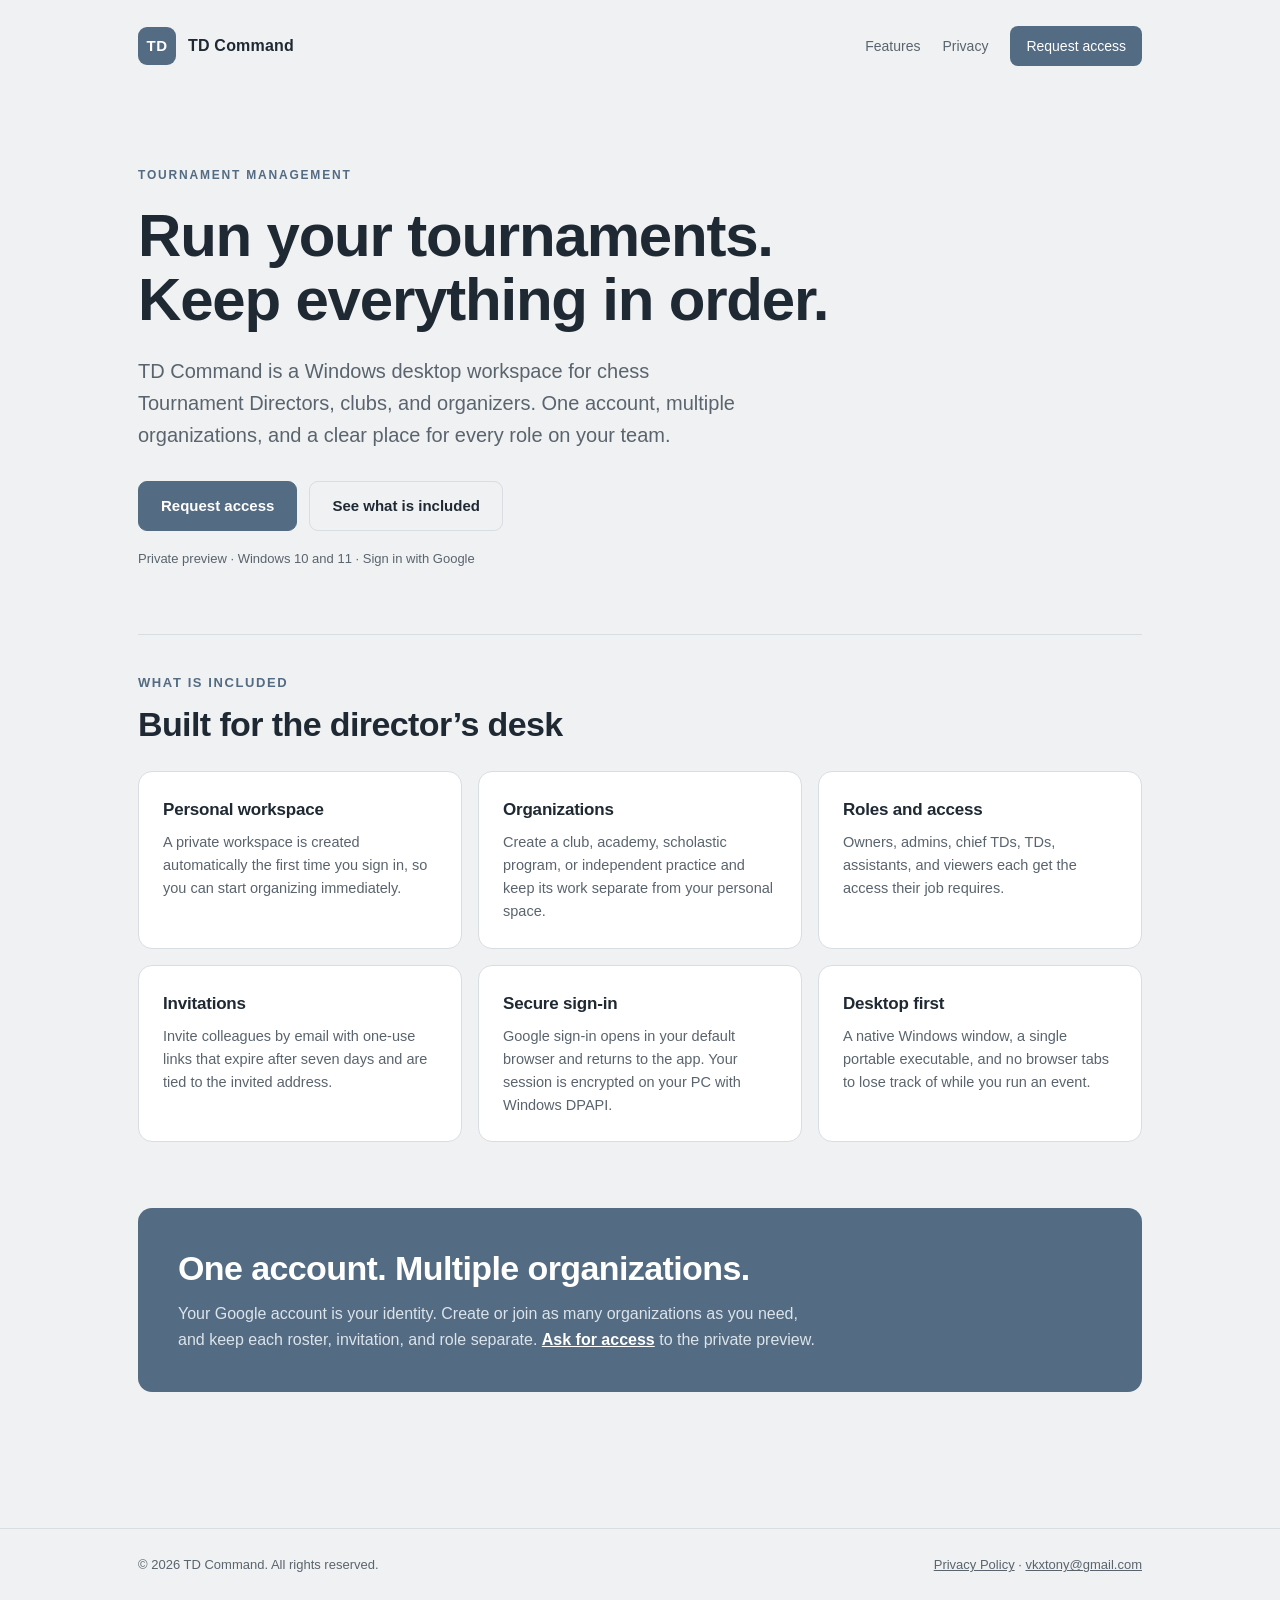
==== index.html @ ff570a54 "Add TD Command homepage and privacy policy" ====
<!doctype html>
<html lang="en">
<head>
  <meta charset="utf-8">
  <meta name="viewport" content="width=device-width, initial-scale=1">
  <title>TD Command — Chess tournament management for Tournament Directors</title>
  <meta name="description" content="TD Command is a Windows desktop workspace for chess Tournament Directors, clubs, and organizers. Manage workspaces, organizations, roles, and invitations in one place.">
  <meta name="theme-color" content="#f0f1f2">
  <link rel="icon" href="data:image/svg+xml,%3Csvg xmlns='http://www.w3.org/2000/svg' viewBox='0 0 32 32'%3E%3Crect width='32' height='32' rx='7' fill='%23536b83'/%3E%3Ctext x='16' y='22' font-family='Segoe UI' font-size='14' font-weight='700' fill='white' text-anchor='middle'%3ETD%3C/text%3E%3C/svg%3E">
  <link rel="stylesheet" href="styles.css">
</head>
<body>
  <header class="site-header">
    <a class="brand" href="./">
      <span class="brand-mark">TD</span>
      <span>TD Command</span>
    </a>
    <nav class="site-nav" aria-label="Main navigation">
      <a href="#features">Features</a>
      <a href="privacy.html">Privacy</a>
      <a class="nav-cta" href="mailto:vkxtony@gmail.com?subject=TD%20Command%20access">Request access</a>
    </nav>
  </header>

  <main>
    <section class="hero">
      <div class="eyebrow">TOURNAMENT MANAGEMENT</div>
      <h1>Run your tournaments.<br>Keep everything in order.</h1>
      <p class="lead">TD Command is a Windows desktop workspace for chess Tournament Directors, clubs, and organizers. One account, multiple organizations, and a clear place for every role on your team.</p>
      <div class="hero-actions">
        <a class="button" href="mailto:vkxtony@gmail.com?subject=TD%20Command%20access">Request access</a>
        <a class="button secondary" href="#features">See what is included</a>
      </div>
      <p class="note">Private preview &middot; Windows 10 and 11 &middot; Sign in with Google</p>
    </section>

    <section class="features" id="features">
      <p class="section-title">WHAT IS INCLUDED</p>
      <h2>Built for the director&rsquo;s desk</h2>
      <div class="grid">
        <article class="card">
          <h3>Personal workspace</h3>
          <p>A private workspace is created automatically the first time you sign in, so you can start organizing immediately.</p>
        </article>
        <article class="card">
          <h3>Organizations</h3>
          <p>Create a club, academy, scholastic program, or independent practice and keep its work separate from your personal space.</p>
        </article>
        <article class="card">
          <h3>Roles and access</h3>
          <p>Owners, admins, chief TDs, TDs, assistants, and viewers each get the access their job requires.</p>
        </article>
        <article class="card">
          <h3>Invitations</h3>
          <p>Invite colleagues by email with one-use links that expire after seven days and are tied to the invited address.</p>
        </article>
        <article class="card">
          <h3>Secure sign-in</h3>
          <p>Google sign-in opens in your default browser and returns to the app. Your session is encrypted on your PC with Windows DPAPI.</p>
        </article>
        <article class="card">
          <h3>Desktop first</h3>
          <p>A native Windows window, a single portable executable, and no browser tabs to lose track of while you run an event.</p>
        </article>
      </div>
    </section>

    <section class="callout">
      <h2>One account. Multiple organizations.</h2>
      <p>Your Google account is your identity. Create or join as many organizations as you need, and keep each roster, invitation, and role separate. <a href="mailto:vkxtony@gmail.com?subject=TD%20Command%20access">Ask for access</a> to the private preview.</p>
    </section>
  </main>

  <footer class="site-footer">
    <div class="footer-inner">
      <span>&copy; 2026 TD Command. All rights reserved.</span>
      <span><a href="privacy.html">Privacy Policy</a> &middot; <a href="mailto:vkxtony@gmail.com">vkxtony@gmail.com</a></span>
    </div>
  </footer>
</body>
</html>
---- styles.css ----
:root {
  --bg: #f0f1f2;
  --panel: #ffffff;
  --ink: #1f2933;
  --muted: #5a646e;
  --line: #d8dde2;
  --accent: #536b83;
  --accent-dark: #3f5468;
  --soft: #e7ebef;
  --radius: 14px;
  --max: 1060px;
}

* { box-sizing: border-box; }

html { scroll-behavior: smooth; }

body {
  margin: 0;
  background: var(--bg);
  color: var(--ink);
  font-family: "Segoe UI", -apple-system, BlinkMacSystemFont, Roboto, Helvetica, Arial, sans-serif;
  line-height: 1.6;
  -webkit-font-smoothing: antialiased;
}

a { color: var(--accent-dark); }

.site-header {
  max-width: var(--max);
  margin: 0 auto;
  padding: 26px 28px;
  display: flex;
  align-items: center;
  justify-content: space-between;
  gap: 20px;
}

.brand {
  display: inline-flex;
  align-items: center;
  gap: 12px;
  color: var(--ink);
  text-decoration: none;
  font-weight: 700;
  letter-spacing: 0.2px;
}

.brand-mark {
  width: 38px;
  height: 38px;
  border-radius: 9px;
  background: var(--accent);
  color: #fff;
  display: inline-flex;
  align-items: center;
  justify-content: center;
  font-size: 15px;
  font-weight: 700;
  letter-spacing: 0.5px;
}

.site-nav {
  display: flex;
  align-items: center;
  gap: 22px;
  font-size: 14px;
}

.site-nav a {
  color: var(--muted);
  text-decoration: none;
}

.site-nav a:hover { color: var(--ink); }

.site-nav .nav-cta {
  color: #fff;
  background: var(--accent);
  padding: 9px 16px;
  border-radius: 8px;
}

.site-nav .nav-cta:hover { background: var(--accent-dark); color: #fff; }

main { max-width: var(--max); margin: 0 auto; padding: 0 28px 72px; }

.hero {
  padding: 74px 0 64px;
  max-width: 760px;
}

.eyebrow {
  font-size: 12px;
  font-weight: 700;
  letter-spacing: 1.8px;
  color: var(--accent);
  margin-bottom: 18px;
}

h1 {
  margin: 0 0 22px;
  font-size: clamp(38px, 5.2vw, 60px);
  line-height: 1.08;
  letter-spacing: -1.2px;
  font-weight: 700;
}

.lead {
  margin: 0 0 30px;
  font-size: clamp(17px, 2vw, 20px);
  color: var(--muted);
  max-width: 620px;
}

.hero-actions {
  display: flex;
  flex-wrap: wrap;
  gap: 12px;
  margin-bottom: 18px;
}

.button {
  display: inline-flex;
  align-items: center;
  justify-content: center;
  padding: 12px 22px;
  border-radius: 9px;
  background: var(--accent);
  color: #fff;
  text-decoration: none;
  font-weight: 600;
  font-size: 15px;
  border: 1px solid var(--accent);
}

.button:hover { background: var(--accent-dark); border-color: var(--accent-dark); }

.button.secondary {
  background: transparent;
  color: var(--ink);
  border-color: var(--line);
}

.button.secondary:hover { background: var(--panel); border-color: #c3cad1; }

.note { font-size: 13px; color: var(--muted); margin: 0; }

.section-title {
  font-size: 13px;
  font-weight: 700;
  letter-spacing: 1.6px;
  color: var(--accent);
  margin: 0 0 10px;
}

h2 {
  margin: 0 0 26px;
  font-size: clamp(26px, 3vw, 34px);
  letter-spacing: -0.6px;
  line-height: 1.2;
}

.features { padding: 38px 0 20px; border-top: 1px solid var(--line); }

.grid {
  display: grid;
  grid-template-columns: repeat(3, minmax(0, 1fr));
  gap: 16px;
}

.card {
  background: var(--panel);
  border: 1px solid var(--line);
  border-radius: var(--radius);
  padding: 24px;
}

.card h3 { margin: 0 0 8px; font-size: 17px; letter-spacing: -0.2px; }

.card p { margin: 0; color: var(--muted); font-size: 14.5px; }

.callout {
  margin-top: 46px;
  background: var(--accent);
  color: #fff;
  border-radius: var(--radius);
  padding: 40px;
}

.callout h2 { margin-bottom: 12px; color: #fff; }

.callout p { margin: 0; max-width: 640px; color: #dce4ea; }

.callout a { color: #fff; font-weight: 600; }

.site-footer {
  border-top: 1px solid var(--line);
  margin-top: 64px;
}

.footer-inner {
  max-width: var(--max);
  margin: 0 auto;
  padding: 26px 28px 40px;
  display: flex;
  flex-wrap: wrap;
  justify-content: space-between;
  gap: 12px;
  color: var(--muted);
  font-size: 13px;
}

.footer-inner a { color: var(--muted); }

/* Legal pages */

.legal {
  max-width: 780px;
  padding: 54px 0 20px;
}

.legal h1 { font-size: clamp(32px, 4vw, 44px); margin-bottom: 8px; }

.legal .updated { color: var(--muted); font-size: 14px; margin: 0 0 34px; }

.legal h2 {
  font-size: 20px;
  margin: 36px 0 10px;
  letter-spacing: -0.2px;
}

.legal p, .legal li { color: #333d47; font-size: 15.5px; }

.legal ul { padding-left: 22px; }

.legal li { margin-bottom: 7px; }

.legal .panel {
  background: var(--panel);
  border: 1px solid var(--line);
  border-radius: 12px;
  padding: 20px 22px;
  margin: 22px 0;
}

.legal .panel p { margin: 0; }

@media (max-width: 860px) {
  .grid { grid-template-columns: repeat(2, minmax(0, 1fr)); }
}

@media (max-width: 620px) {
  .grid { grid-template-columns: 1fr; }
  .hero { padding-top: 48px; }
  .callout { padding: 28px; }
  .site-nav { gap: 14px; }
  .site-nav .nav-cta { padding: 8px 12px; }
}
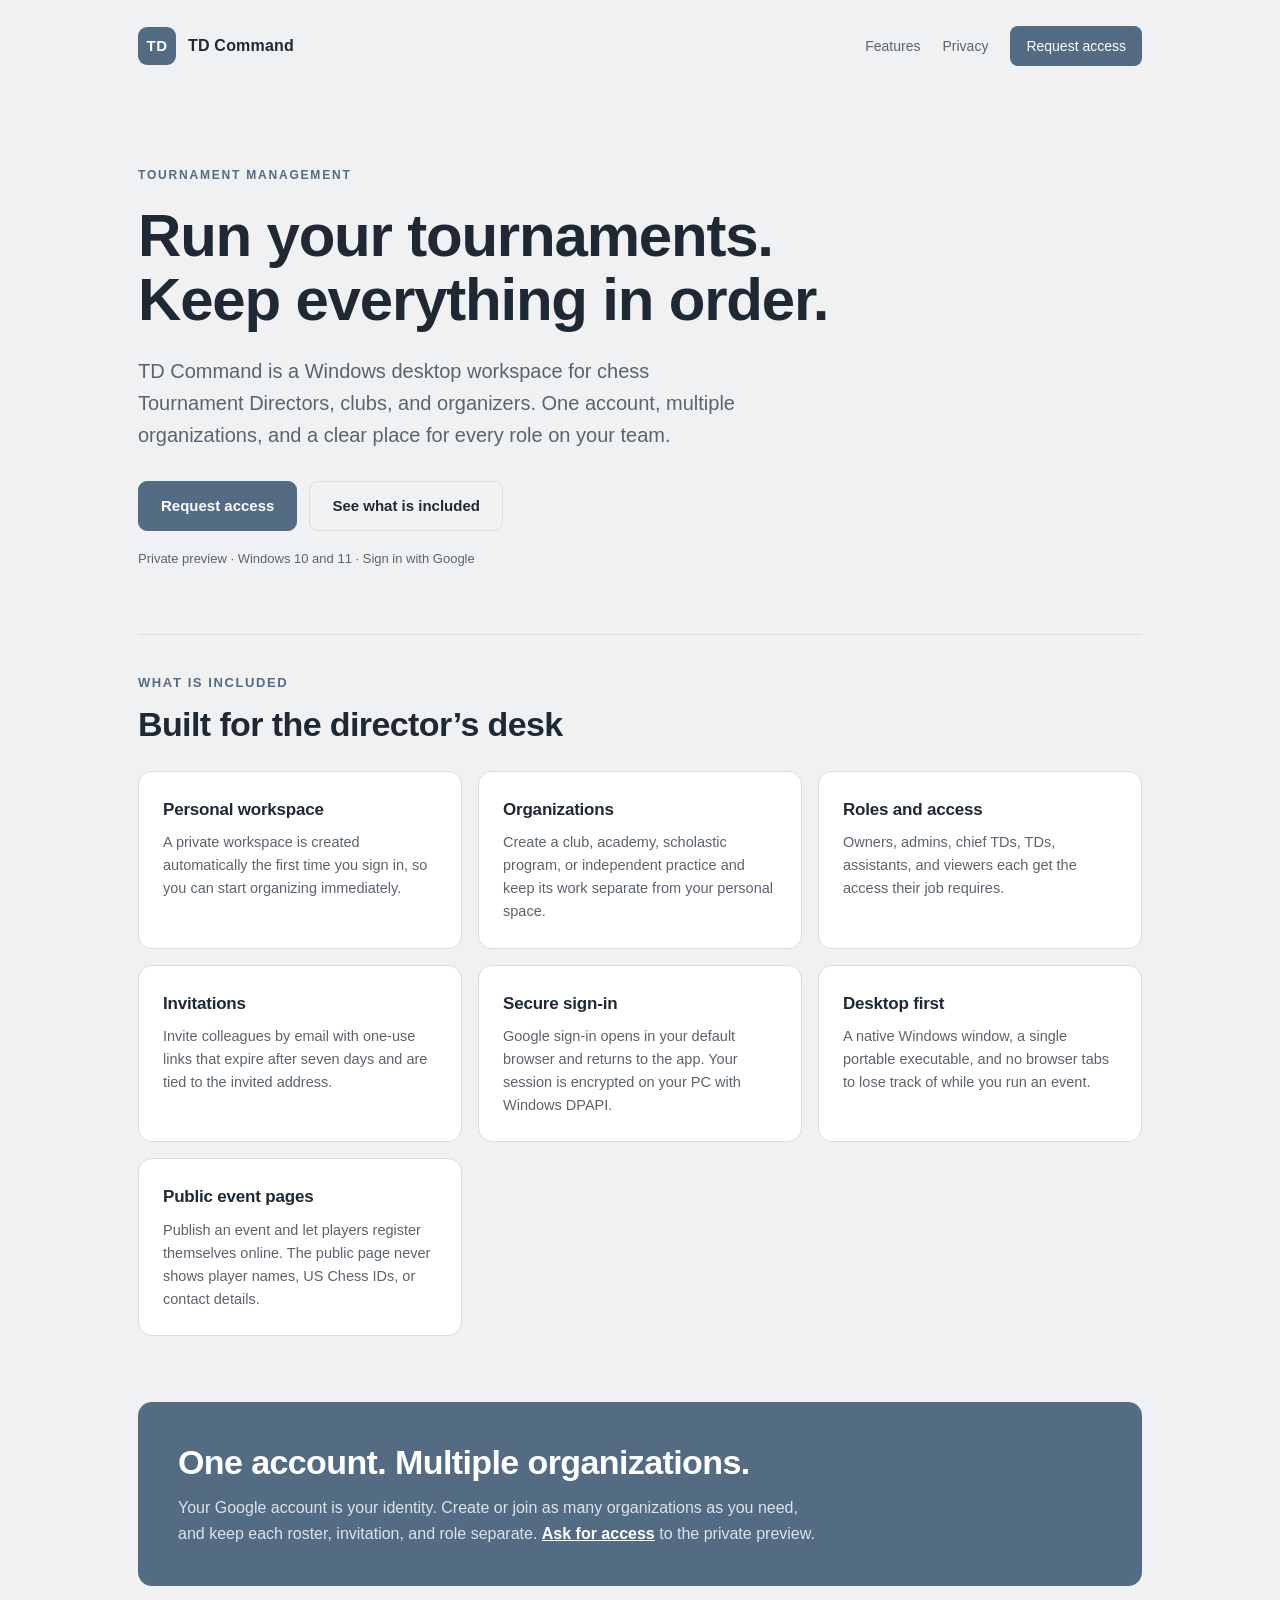
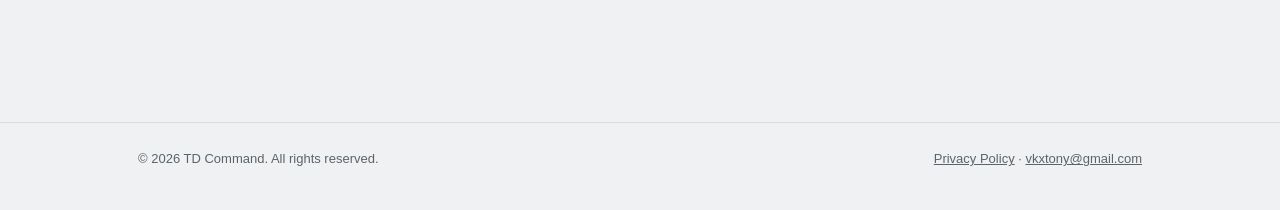
==== commit 4e3b9fc6: "Publish the web app and mention public event pages" ====
--- a/index.html
+++ b/index.html
@@ -62,6 +62,10 @@
           <h3>Desktop first</h3>
           <p>A native Windows window, a single portable executable, and no browser tabs to lose track of while you run an event.</p>
         </article>
+        <article class="card">
+          <h3>Public event pages</h3>
+          <p>Publish an event and let players register themselves online. The public page never shows player names, US Chess IDs, or contact details.</p>
+        </article>
       </div>
     </section>
 
